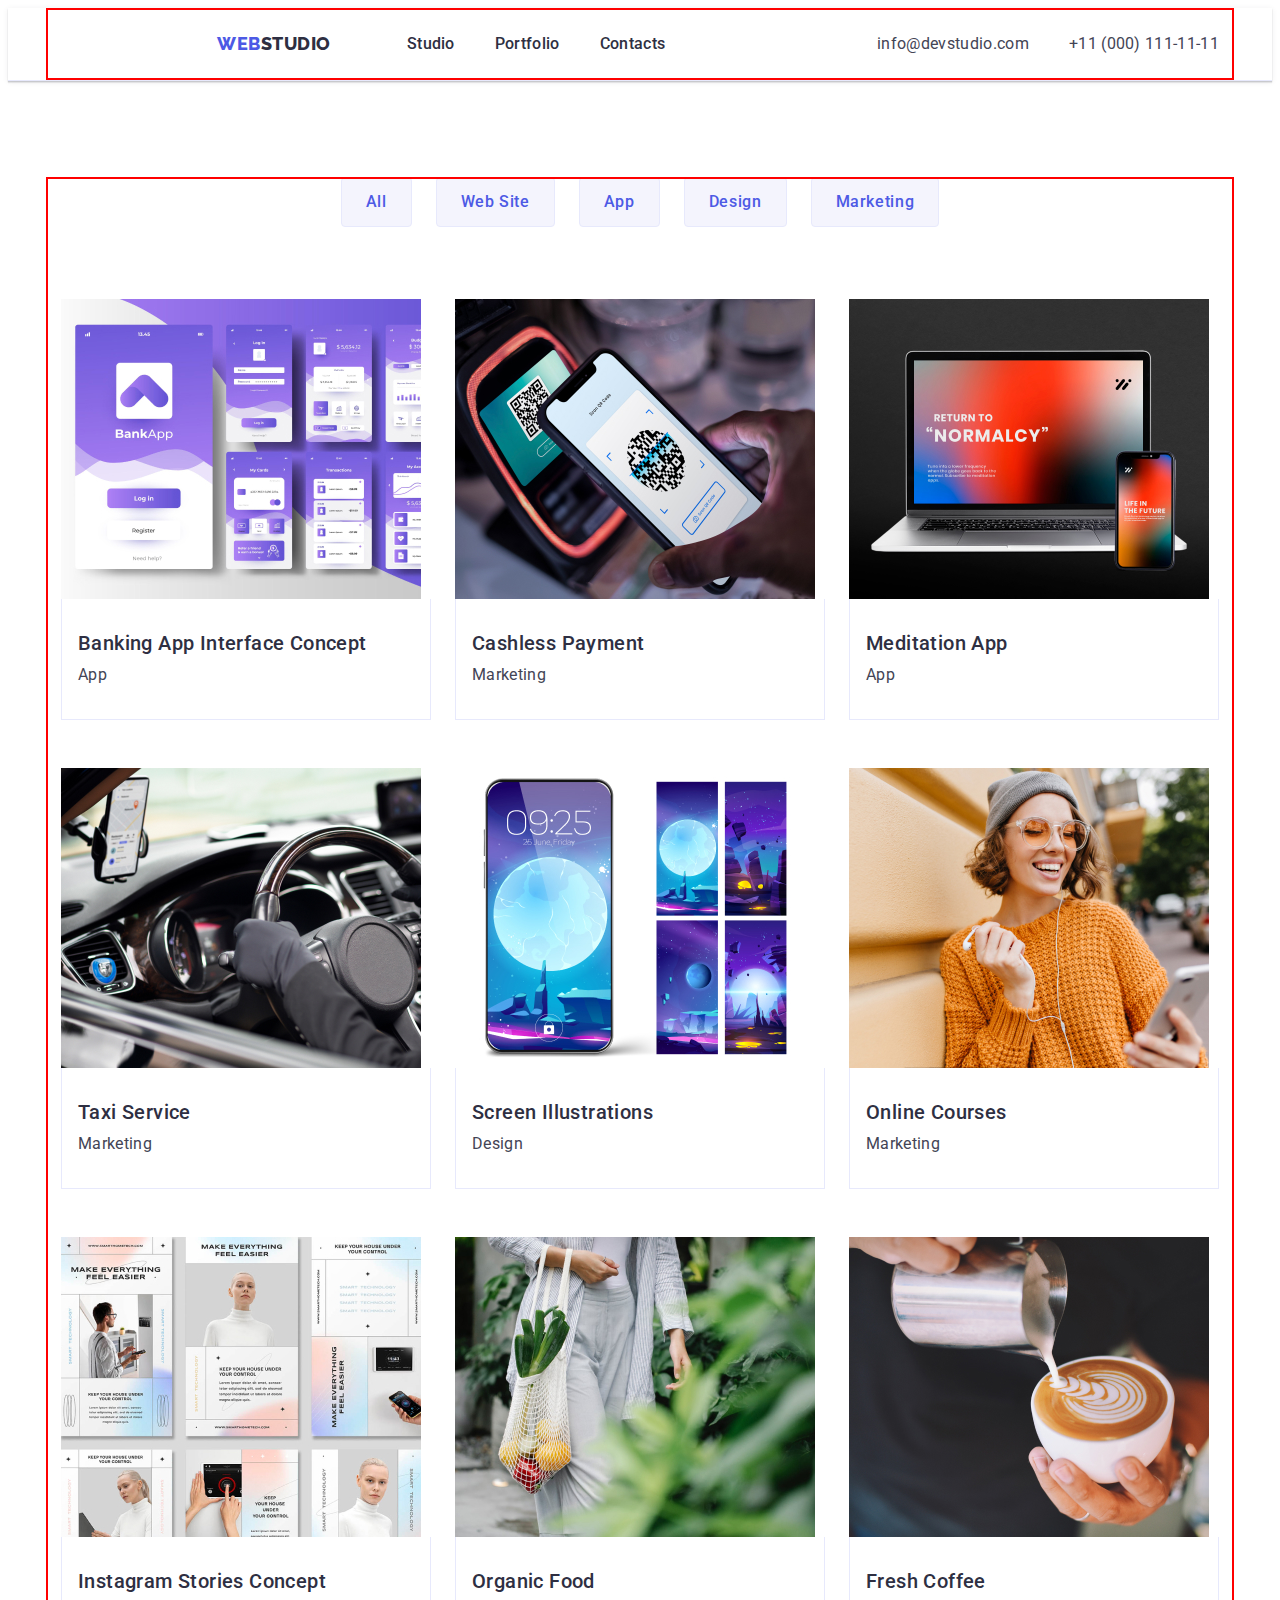
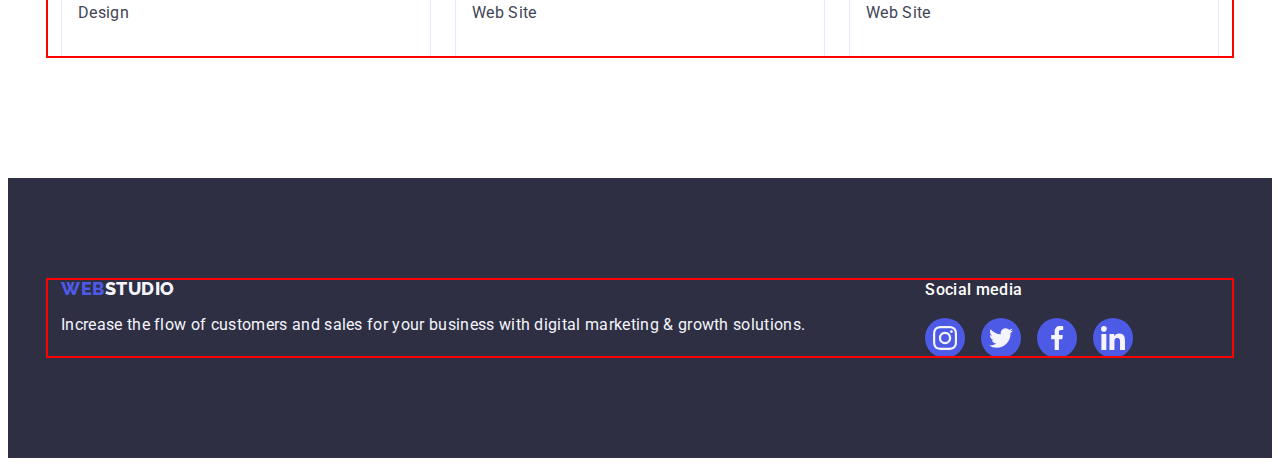
==== portfolio.html @ 927ee34e "Initial commit" ====
<!DOCTYPE html>
<html lang="en">
  <head>
    <meta charset="UTF-8" />
    <meta http-equiv="X-UA-Compatible" content="IE=edge" />
    <meta name="viewport" content="width=device-width, initial-scale=1.0" />
    <title>Web Studio</title>
    <!-- Fonts styles -->
    <link rel="preconnect" href="https://fonts.googleapis.com" />
    <link rel="preconnect" href="https://fonts.gstatic.com" crossorigin />
    <link
      href="https://fonts.googleapis.com/css2?family=Raleway:wght@700&family=Roboto:wght@100;400;500&display=swap"
      rel="stylesheet"
    />
    <!-- Normalize -->
    <link
      rel="stylesheet"
      href="https://cdnjs.cloudflare.com/ajax/libs/modern-normalize/1.1.0/modern-normalize.min.css"
      integrity="sha512-wpPYUAdjBVSE4KJnH1VR1HeZfpl1ub8YT/NKx4PuQ5NmX2tKuGu6U/JRp5y+Y8XG2tV+wKQpNHVUX03MfMFn9Q=="
      crossorigin="anonymous"
      referrerpolicy="no-referrer"
    />
    <!-- Custom styles -->
    <link rel="stylesheet" href="./css/styles.css" />
  </head>
  <body>
    <!-- header-section -->
    <header class="header-top">
      <div class="header-container container">
        <nav class="header-nav">
          <a class="logo-link link" href="./index.html"
            >Web<span class="web-logo">Studio</span></a
          >
          <ul class="header-nav-list list">
            <li class="header-nav-item">
              <a class="header-link link" href="./index.html">Studio</a>
            </li>
            <li class="header-nav-item">
              <a class="header-link link" href="./portfolio.html">Portfolio</a>
            </li>
            <li class="header-nav-item">
              <a class="header-link link" href="">Contacts</a>
            </li>
          </ul>
        </nav>
        <address class="header-address">
          <ul class="header-address-list list">
            <li class="header-link">
              <a
                class="header-link link address"
                href="mailto:info@devstudio.com"
                >info@devstudio.com</a
              >
            </li>
            <li class="header-link">
              <a class="header-link link address" href="tel:+110001111111"
                >+11 (000) 111-11-11</a
              >
            </li>
          </ul>
        </address>
      </div>
    </header>
    <!-- main section -->
    <main>
      <section class="filter-section">
        <div class="container">
          <h1 hidden>Filter-button</h1>
          <ul class="button-list list">
            <li class="button-item link active">
              <button type="button" class="filter-btn">All</button>
            </li>
            <li>
              <button type="button" class="filter-btn">Web Site</button>
            </li>
            <li>
              <button type="button" class="filter-btn">App</button>
            </li>
            <li>
              <button type="button" class="filter-btn">Design</button>
            </li>
            <li>
              <button type="button" class="filter-btn">Marketing</button>
            </li>
          </ul>
          <ul class="list-portfolio list">
            <li class="portfolio-list-item">
              <a class="portfolio-item link" href="">
                <img
                  class="portfolio-img"
                  src="./images/portfolio/img-1.jpg"
                  width="360"
                  height="300"
                  alt="Banking App Interface Concept"
                />
                <div class="card-content">
                  <h2 class="text-title">Banking App Interface Concept</h2>
                  <p class="text">App</p>
                </div>
              </a>
            </li>
            <li class="portfolio-list-item">
              <a class="portfolio-item link" href=""
                ><img
                  class="portfolio-img"
                  src="./images/portfolio/img-2.jpg"
                  width="360"
                  height="300"
                  alt="Cashless Payment"
                />
                <div class="card-content">
                  <h2 class="text-title">Cashless Payment</h2>
                  <p class="text">Marketing</p>
                </div>
              </a>
            </li>
            <li class="portfolio-list-item">
              <a class="portfolio-item link" href="">
                <img
                  class="portfolio-img"
                  src="./images/portfolio/img-3.jpg"
                  width="360"
                  height="300"
                  alt="Meditation App"
                />
                <div class="card-content">
                  <h2 class="text-title">Meditation App</h2>
                  <p class="text">App</p>
                </div>
              </a>
            </li>
            <li class="portfolio-list-item">
              <a class="portfolio-item link" href="">
                <img
                  class="portfolio-img"
                  src="./images/portfolio/img-4.jpg"
                  width="360"
                  height="300"
                  alt="Taxi Service"
                />
                <div class="card-content">
                  <h2 class="text-title">Taxi Service</h2>
                  <p class="text">Marketing</p>
                </div>
              </a>
            </li>
            <li class="portfolio-list-item">
              <a class="portfolio-item link" href=""
                ><img
                  class="portfolio-img"
                  src="./images/portfolio/img-5.jpg"
                  width="360"
                  height="300"
                  alt="Screen Illustrations"
                />
                <div class="card-content">
                  <h2 class="text-title">Screen Illustrations</h2>
                  <p class="text">Design</p>
                </div>
              </a>
            </li>
            <li class="portfolio-list-item">
              <a class="portfolio-item link" href="">
                <img
                  class="portfolio-img"
                  src="./images/portfolio/img-6.jpg"
                  width="360"
                  height="300"
                  alt="Online Courses"
                />
                <div class="card-content">
                  <h2 class="text-title">Online Courses</h2>
                  <p class="text">Marketing</p>
                </div>
              </a>
            </li>
            <li class="portfolio-list-item">
              <a class="portfolio-item link" href="">
                <img
                  class="portfolio-img"
                  src="./images/portfolio/img-7.jpg"
                  width="360"
                  height="300"
                  alt="Instagram Stories Concept"
                />
                <div class="card-content">
                  <h2 class="text-title">Instagram Stories Concept</h2>
                  <p class="text">Design</p>
                </div>
              </a>
            </li>
            <li class="portfolio-list-item">
              <a class="portfolio-item link" href="">
                <img
                  class="portfolio-img"
                  src="./images/portfolio/img-8.jpg"
                  width="360"
                  height="300"
                  alt="Organic Food"
                />
                <div class="card-content">
                  <h2 class="text-title">Organic Food</h2>
                  <p class="text">Web Site</p>
                </div>
              </a>
            </li>
            <li class="portfolio-list-item">
              <a class="portfolio-item link" href="">
                <img
                  class="portfolio-img"
                  src="./images/portfolio/img-9.jpg"
                  width="360"
                  height="300"
                  alt="Fresh Coffee"
                />
                <div class="card-content">
                  <h2 class="text-title">Fresh Coffee</h2>
                  <p class="text">Web Site</p>
                </div>
              </a>
            </li>
          </ul>
        </div>
      </section>
    </main>
    <!-- footer -->
    <footer class="footer">
      <div class="footer-container">
        <div class="footer-content">
          <a class="flogo-link link" href="./index.html"
            >Web<span class="footer-logo">Studio</span></a
          >
          <p class="footer-desc">
            Increase the flow of customers and sales for your business with
            digital marketing & growth solutions.
          </p>
        </div>
        <div class="footer-socials">
          <p class="footer-soc-title">Social media</p>
          <ul class="footer-soc-list list">
            <li class="soc-list-item">
              <a class="footer-soc-link link" href="">
                <svg class="footer-soc-icons" width="24" height="24">
                  <use href="./images/icons.svg#instagram"></use>
                </svg>
              </a>
            </li>
            <li class="soc-list-item">
              <a class="footer-soc-link link" href="">
                <svg class="footer-soc-icons" width="24" height="24">
                  <use href="./images/icons.svg#twitter"></use>
                </svg>
              </a>
            </li>
            <li class="soc-list-item">
              <a class="footer-soc-link link" href="">
                <svg class="footer-soc-icons" width="24" height="24">
                  <use href="./images/icons.svg#facebook"></use>
                </svg>
              </a>
            </li>
            <li class="soc-list-item">
              <a class="footer-soc-link link" href="">
                <svg class="footer-soc-icons" width="24" height="24">
                  <use href="./images/icons.svg#linkedin"></use>
                </svg>
              </a>
            </li>
          </ul>
        </div>
      </div>
    </footer>
  </body>
</html>
---- css/styles.css ----
:root {
  /* Fonts */
  --primary-font: Roboto, sans-serif;
  --second-font: Raleway, sans-serif;
  /* Color */
  --main-tx-cl: #434455;
  --background-cl: #ffffff;
  --web-logo-light: #f4f4fd;
  --link-cl: #2e2f42;
  --address-cl: #434455;
  --activ-cl: #404bbf;
  --hero-cl: #ffffff;
  --logo-cl: #4d5ae5;
  --btn-cl: #e7e9fc;
  --costumers: #8e8f99;
}
/**
  |============================
  | Base styles
  |============================
*/
body {
  font-family: var(--primary-font);
  font-size: 16px;
  list-style: 1.5;
  letter-spacing: 0.02em;
  color: var(--main-tx-cl);
  background-color: var(--background-cl);
}
/* reset start */
h1,
h2,
h3,
h4,
h5,
h6,
p {
  margin: 0;
}

img {
  display: block;
}

.link {
  text-decoration: none;
}

.list {
  list-style: none;
  padding: 0;
  margin: 0;
}

button {
  cursor: pointer;
}

.container {
  width: 1158px;
  padding: 0 15px;
  margin: 0 auto;

  outline: 2px solid red;
  outline-offset: -2px;
}

/**
  |============================
  | Header
  |============================
*/
.logo-link {
  font-family: var(--second-font);
  font-style: normal;
  font-weight: 800;
  font-size: 18px;
  line-height: 1.17;
  display: flex;
  align-items: center;
  letter-spacing: 0.03em;
  text-transform: uppercase;
  color: var(--logo-cl);
  margin-left: 156px;
  margin-right: 76px;
}

.header-top {
  border-bottom: 1px solid #e7e9fc;
  box-shadow: 0px 2px 1px rgba(46, 47, 66, 0.08),
    0px 1px 1px rgba(46, 47, 66, 0.16), 0px 1px 6px rgba(46, 47, 66, 0.08);
}

.header-nav {
  display: flex;
  align-items: center;
}

.header-nav-list {
  display: flex;
  gap: 40px;
}

.web-logo {
  font-family: "Raleway";
  font-style: normal;
  font-weight: 800;
  font-size: 18px;
  line-height: 1.17;
  display: flex;
  align-items: center;
  letter-spacing: 0.03em;
  text-transform: uppercase;
  color: var(--link-cl);
}

.header-link {
  font-family: "Roboto";
  font-style: normal;
  font-weight: 500;
  font-size: 16px;
  line-height: 1.5;
  letter-spacing: 0.02em;
  color: var(--link-cl);
  padding: 24px 0;
}

.header-link:hover,
.header-link:focus {
  color: var(--activ-cl);
}

.header-address {
  font-style: normal;
  line-height: 1.5;
  color: var(--address-cl);
  margin-left: auto;
}

.header-address-list {
  display: flex;
  gap: 40px;
}

.header-address > .header-link {
  color: var(--address-cl);
}

.header-mail:hover,
.header-mail:focus {
  color: var(--activ-cl);
}

.header-container {
  display: flex;
  align-items: center;
}

.socials-item:hover,
.socials-link:focus {
  color: var(--activ-cl);
}

/**
  |============================
  | Hero
  |============================
*/

.hero-container {
  width: 1158px;
  padding: 0 15px;
  margin: 0 auto;

  outline: 2px solid red;
  outline-offset: -2px;
}

.hero-section {
  background-image: linear-gradient(
      rgba(46, 47, 66, 0.7),
      rgba(46, 47, 66, 0.7)
    ),
    url(../images/hero/img-1.jpg);
  background-color: var(--link-cl);
  max-width: 1440px;
  background-repeat: no-repeat;
  background-position: center;
  background-size: cover;
  display: flex;
  margin: 0;
  padding: 188px 0;
  align-items: center;

  margin-left: auto;
  margin-right: auto;
}
.hero-title {
  font-size: 56px;
  line-height: 1.07;
  text-align: center;
  letter-spacing: 0.02em;
  color: var(--hero-cl);
  width: 496px;
  margin-bottom: 48px;
  margin-left: auto;
  margin-right: auto;
}

.hero-btn {
  background: #4d5ae5;
  font-family: var(--primary-font);
  font-weight: 500;
  font-size: 16px;
  line-height: 1.5;
  letter-spacing: 0.04em;
  color: var(--hero-cl);
  cursor: pointer;
  display: block;
  min-width: 169px;
  height: 56px;
  border: none;
  border-radius: 4px;
  margin-left: auto;
  margin-right: auto;
}

.address {
  color: var(--address-cl);
  font-weight: 400;
}

.hero-btn:hover,
.hero-btn:focus {
  color: var(--hero-cl);
  background-color: var(--activ-cl);
}

/**
  |============================
  | About
  |============================
*/

.about-section {
  padding: 120px 0;
}

.abaut-wrapper {
  display: flex;
  align-items: center;
  justify-content: center;
  height: 112px;
  background-color: #f4f4fd;
  border-radius: 4px;
  margin-bottom: 8px;
}

.about-list {
  display: flex;
  gap: 24px;
}

.about-list-item {
  width: calc((100% - 72px) / 4);
}

.about-heading {
  font-weight: 500;
  font-size: 20px;
  line-height: 1.2;
  letter-spacing: 0.02em;
  color: var(--link-cl);
  margin-bottom: 8px;
}
.about-desc {
  line-height: 1.5;
}

/**
  |============================
  | Portfolio
  |============================
*/

.portfolio-section {
  padding-bottom: 120px;
}

.portfolio-title {
  font-size: 36px;
  line-height: 1.11;
  text-align: center;
  text-transform: capitalize;
  color: var(--link-cl);
  margin-bottom: 72px;
}

.portfolio-list {
  display: flex;
  gap: 24px;
}

.portfolio-list-item {
  width: calc((100% - 48px) / 3);
}

/**
  |============================
  | Team
  |============================
*/

.team {
  background: #f4f4fd;
  padding: 120px 0;
}
.team-title {
  font-size: 36px;
  line-height: 1.11;
  text-align: center;
  letter-spacing: 0.02em;
  text-transform: capitalize;
  color: var(--link-cl);
  margin-bottom: 72px;
}

.team-list-item {
  background-color: #ffffff;
  width: calc((100% - 72px) / 4);
  border-radius: 0px 0px 4px 4px;
  box-shadow: 0px 1px 6px rgba(46, 47, 66, 0.08),
    0px 1px 1px rgba(46, 47, 66, 0.16), 0px 2px 1px rgba(46, 47, 66, 0.08);
}

.team-list {
  display: flex;
  gap: 24px;
}

.team-name {
  font-weight: 500;
  font-size: 20px;
  line-height: 1.2;
  letter-spacing: 0.02em;
  color: var(--link-cl);
  text-align: center;
  margin-bottom: 8px;
}
.team-desc {
  line-height: 1.5;
  text-align: center;
}

.team-content {
  width: 264px;
  padding-top: 32px;
  padding-bottom: 32px;
}

.socials {
  display: flex;
  justify-content: center;
  gap: 24px;
  margin: 0;
  padding: 0;
}

.socials-link {
  width: 100%;
  height: 100%;
  width: 40px;
  height: 40px;
  background-color: var(--logo-cl);
  border-radius: 50%;
  display: flex;
  align-items: center;
  justify-content: center;
  margin-left: auto;
  margin-right: auto;
}

.socials-link:hover,
.socials-link:focus {
  background-color: #404bbf;
}

.socials-icons {
  fill: #f4f4fd;
}

/**
  |============================
  | Customers
  |============================
*/

.costumers-list {
  display: flex;
  gap: 24px;
}

.costumers-list-item {
  width: calc((100% - 120px) / 6);
  height: 88px;
}
.costumers-link {
  width: 100%;
  height: 100%;
  border: 1px solid #8e8f99;
  border-radius: 4px;
  display: flex;
  align-items: center;
  justify-content: center;
  color: var(--costumers);
}

.costumers-link:hover,
.costumers-link:focus {
  border-color: #404bbf;
  color: var(--activ-cl);
}

.customers-section {
  padding-top: 120px;
  padding-bottom: 120px;
}

.customers-title {
  font-size: 36px;
  line-height: 1.1;
  color: var(--link-cl);
  margin-bottom: 72px;
  text-align: center;
}

.costumers-icons {
  fill: currentColor;
}

/**
  |============================
  | Footer
  |============================
*/
.footer {
  color: var(--web-logo-light);
  background-color: var(--link-cl);
  padding: 100px 0;
}

.footer-container {
  display: flex;
  align-items: baseline;
  width: 1158px;
  padding: 0 15px;
  margin: 0 auto;

  outline: 2px solid red;
  outline-offset: -2px;
}

.footer-content {
  margin-right: 120px;
}

.footer-logo {
  color: var(--web-logo-light);
}

.flogo-link {
  font-family: var(--second-font);
  font-style: normal;
  font-weight: 800;
  font-size: 18px;
  line-height: 1.17;
  display: inline-block;
  letter-spacing: 0.03em;
  text-transform: uppercase;
  color: var(--logo-cl);
  margin-bottom: 16px;
}

.footer-soc-title {
  font-weight: 500;
  font-size: 16px;
  line-height: 1.5;
  letter-spacing: 0.02em;
  color: var(--background-cl);
  margin-bottom: 16px;
}

.footer-soc-list {
  display: flex;
  gap: 16px;
}

.soc-list-item {
  width: 40px;
  height: 40px;
}

.footer-soc-link {
  width: 100%;
  height: 100%;
  background-color: var(--logo-cl);
  border-radius: 50%;
  display: flex;
  align-items: center;
  justify-content: center;
}

.footer-soc-icons {
  fill: var(--web-logo-light);
}

.footer-soc-link:hover,
.footer-soc-link:focus {
  background-color: #31d0aa;
}

/**
  |============================
  | Portfolio site
  |============================
*/

.filter-section {
  padding: 96px 0 120px;
  display: block;
}

.portfolio-item {
  display: block;
}

.portfolio-item:hover,
.portfolio-item:focus {
  box-shadow: 0px 1px 6px rgba(46, 47, 66, 0.08),
    0px 1px 1px rgba(46, 47, 66, 0.16), 0px 2px 1px rgba(46, 47, 66, 0.08);
}

.button-list {
  display: flex;
  justify-content: center;
  gap: 24px;
  margin-bottom: 72px;
}

.filter-btn {
  font-family: var(--primary-font);
  font-weight: 500;
  font-size: 16px;
  line-height: 1.5;
  letter-spacing: 0.04em;
  color: var(--logo-cl);
  background-color: var(--web-logo-light);
  cursor: pointer;
  padding: 12px 24px;
  border: 1px solid var(--btn-cl);
  border-radius: 4px;
}

.filter-btn:hover,
.filter-btn:focus {
  color: var(--background-cl);
  background-color: var(--activ-cl);
  border: 1px solid transparent;
  box-shadow: 0px 3px 1px rgba(0, 0, 0, 0.1), 0px 2px 1px rgba(0, 0, 0, 0.08),
    0px 2px 2px rgba(0, 0, 0, 0.12);
}

.text-title {
  font-weight: 500;
  font-size: 20px;
  line-height: 1.2;
  letter-spacing: 0.02em;
  color: var(--link-cl);
  margin-bottom: 8px;
}

.text {
  line-height: 1.5;
  color: var(--main-tx-cl);
}

.list-portfolio {
  display: flex;
  flex-wrap: wrap;
  column-gap: 24px;
  row-gap: 48px;
}

.card-content {
  padding: 32px 16px;
  border: 1px solid #e7e9fc;
  border-top: none;
}
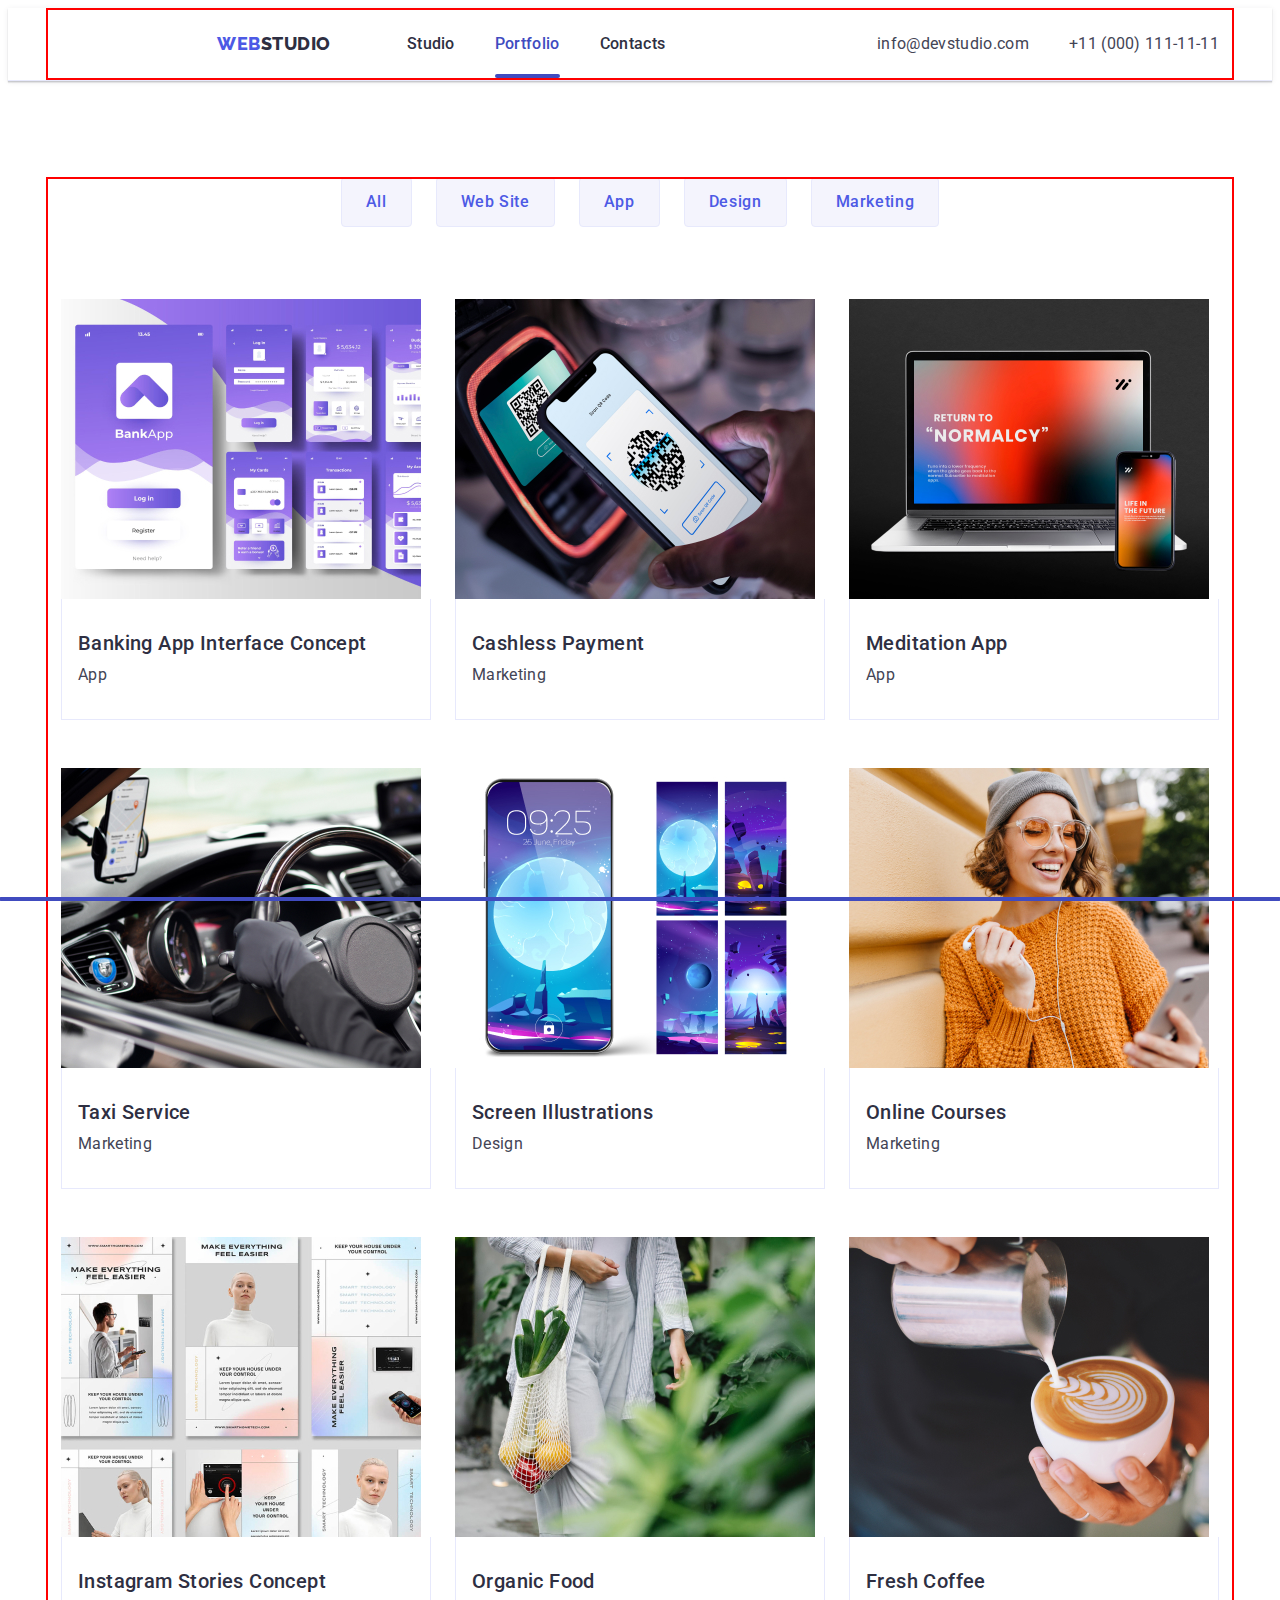
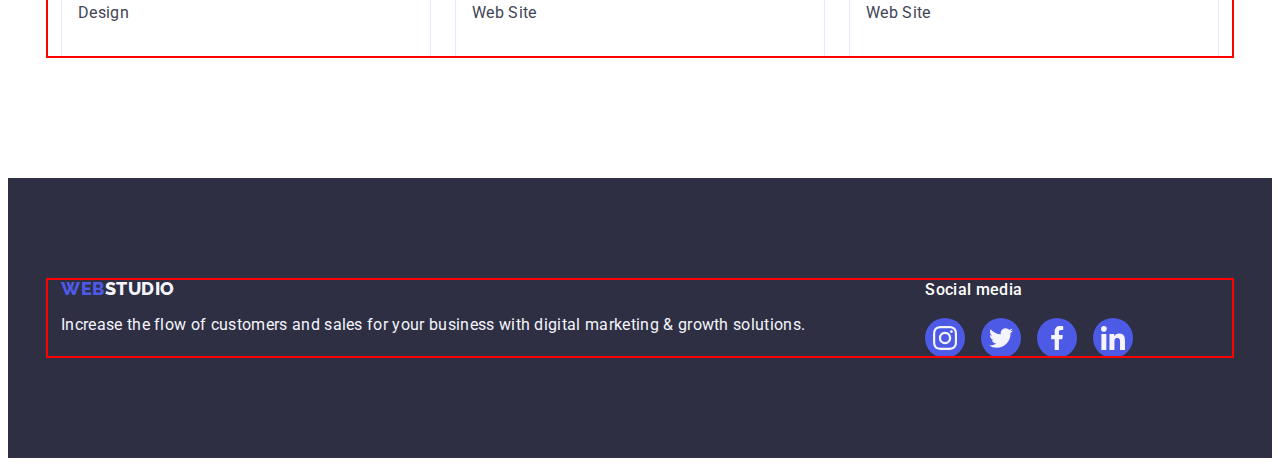
==== commit e369fd6e: "main page" ====
--- a/portfolio.html
+++ b/portfolio.html
@@ -36,7 +36,7 @@
               <a class="header-link link" href="./index.html">Studio</a>
             </li>
             <li class="header-nav-item">
-              <a class="header-link link" href="./portfolio.html">Portfolio</a>
+              <a class="header-link link active" href="./portfolio.html">Portfolio</a>
             </li>
             <li class="header-nav-item">
               <a class="header-link link" href="">Contacts</a>
--- a/css/styles.css
+++ b/css/styles.css
@@ -146,6 +146,10 @@
   color: var(--address-cl);
 }
 
+.address {
+  transition: color 250ms cubic-bezier(0.4, 0, 0.2, 1);
+}
+
 .header-mail:hover,
 .header-mail:focus {
   color: var(--activ-cl);
@@ -160,6 +164,25 @@
 .socials-link:focus {
   color: var(--activ-cl);
 }
+
+.header-link.active {
+  position: relative;
+  color: var(--activ-cl)
+}
+
+.header-link::after {
+  content: "";
+  position: absolute;
+  left: 0;
+  bottom: -1px;
+  background-color: #404bbf;
+  border-radius: 2px;
+  transition: color 250ms cubic-bezier(0.4, 0, 0.2, 1);
+  display: block;
+  width: 100%;
+  height: 4px;
+}
+
 
 /**
   |============================
@@ -223,6 +246,7 @@
   border-radius: 4px;
   margin-left: auto;
   margin-right: auto;
+  transition: background-color 250ms cubic-bezier(0.4, 0, 0.2, 1);
 }
 
 .address {
@@ -378,6 +402,7 @@
   justify-content: center;
   margin-left: auto;
   margin-right: auto;
+  transition:background-color 250ms cubic-bezier(0.4, 0, 0.2, 1);
 }
 
 .socials-link:hover,
@@ -413,6 +438,7 @@
   align-items: center;
   justify-content: center;
   color: var(--costumers);
+  transition:border-color 250ms cubic-bezier(0.4, 0, 0.2, 1), color 250ms cubic-bezier(0.4, 0, 0.2, 1);
 }
 
 .costumers-link:hover,
@@ -508,6 +534,7 @@
   display: flex;
   align-items: center;
   justify-content: center;
+  transition:background-color 250ms cubic-bezier(0.4, 0, 0.2, 1);
 }
 
 .footer-soc-icons {
@@ -596,3 +623,73 @@
   border: 1px solid #e7e9fc;
   border-top: none;
 }
+
+/**
+  |============================
+  | Modal window
+  |============================
+*/
+
+.backdrop {
+  display: block;
+  position: fixed;
+  top: 0;
+  left: 0;
+
+  width: 100%;
+  height: 100%;
+
+  background-color: rgba(46, 47, 66, 0.4);
+  transition: opacity 250ms cubic-bezier(0.4, 0, 0.2, 1),
+    visibility 250ms cubic-bezier(0.4, 0, 0.2, 1);
+}
+
+.modal {
+  position: absolute;
+  top: 50%;
+  left: 50%;
+  transform: translate(-50%, -50%) scale(1);
+  width: 408px;
+  min-height: 576px;
+  background: #fcfcfc;
+  box-shadow: 0px 1px 1px rgba(0, 0, 0, 0.14), 0px 1px 3px rgba(0, 0, 0, 0.12),
+    0px 2px 1px rgba(0, 0, 0, 0.2);
+  border-radius: 4px;
+  transition: transform 250ms cubic-bezier(0.4, 0, 0.2, 1);
+}
+
+.is-hidden{
+  opacity: 0;
+  visibility: hidden;
+  pointer-events: none;
+
+}
+
+.modal-close-btn {
+  position: absolute;
+  display: flex;
+  align-items: center;
+  justify-content: center;
+  top: 24px;
+  right: 24px;
+  width: 24px;
+  height: 24px;
+  background-color: #e7e9fc;
+  transition: background-color 250ms cubic-bezier(0.4, 0, 0.2, 1),
+    border 250ms cubic-bezier(0.4, 0, 0.2, 1);
+  padding: 0;
+  border-radius: 50%; 
+  border: 1px solid rgba(0, 0, 0, 0.1);
+  border: none;
+}
+
+.modal-close-btn:hover,
+.modal-close-btn:focus {
+  border: none;
+  background-color: #404bbf;
+}
+
+.modal-icon {
+  color: currentColor;
+  transition: fill 250ms cubic-bezier(0.4, 0, 0.2, 1);
+}
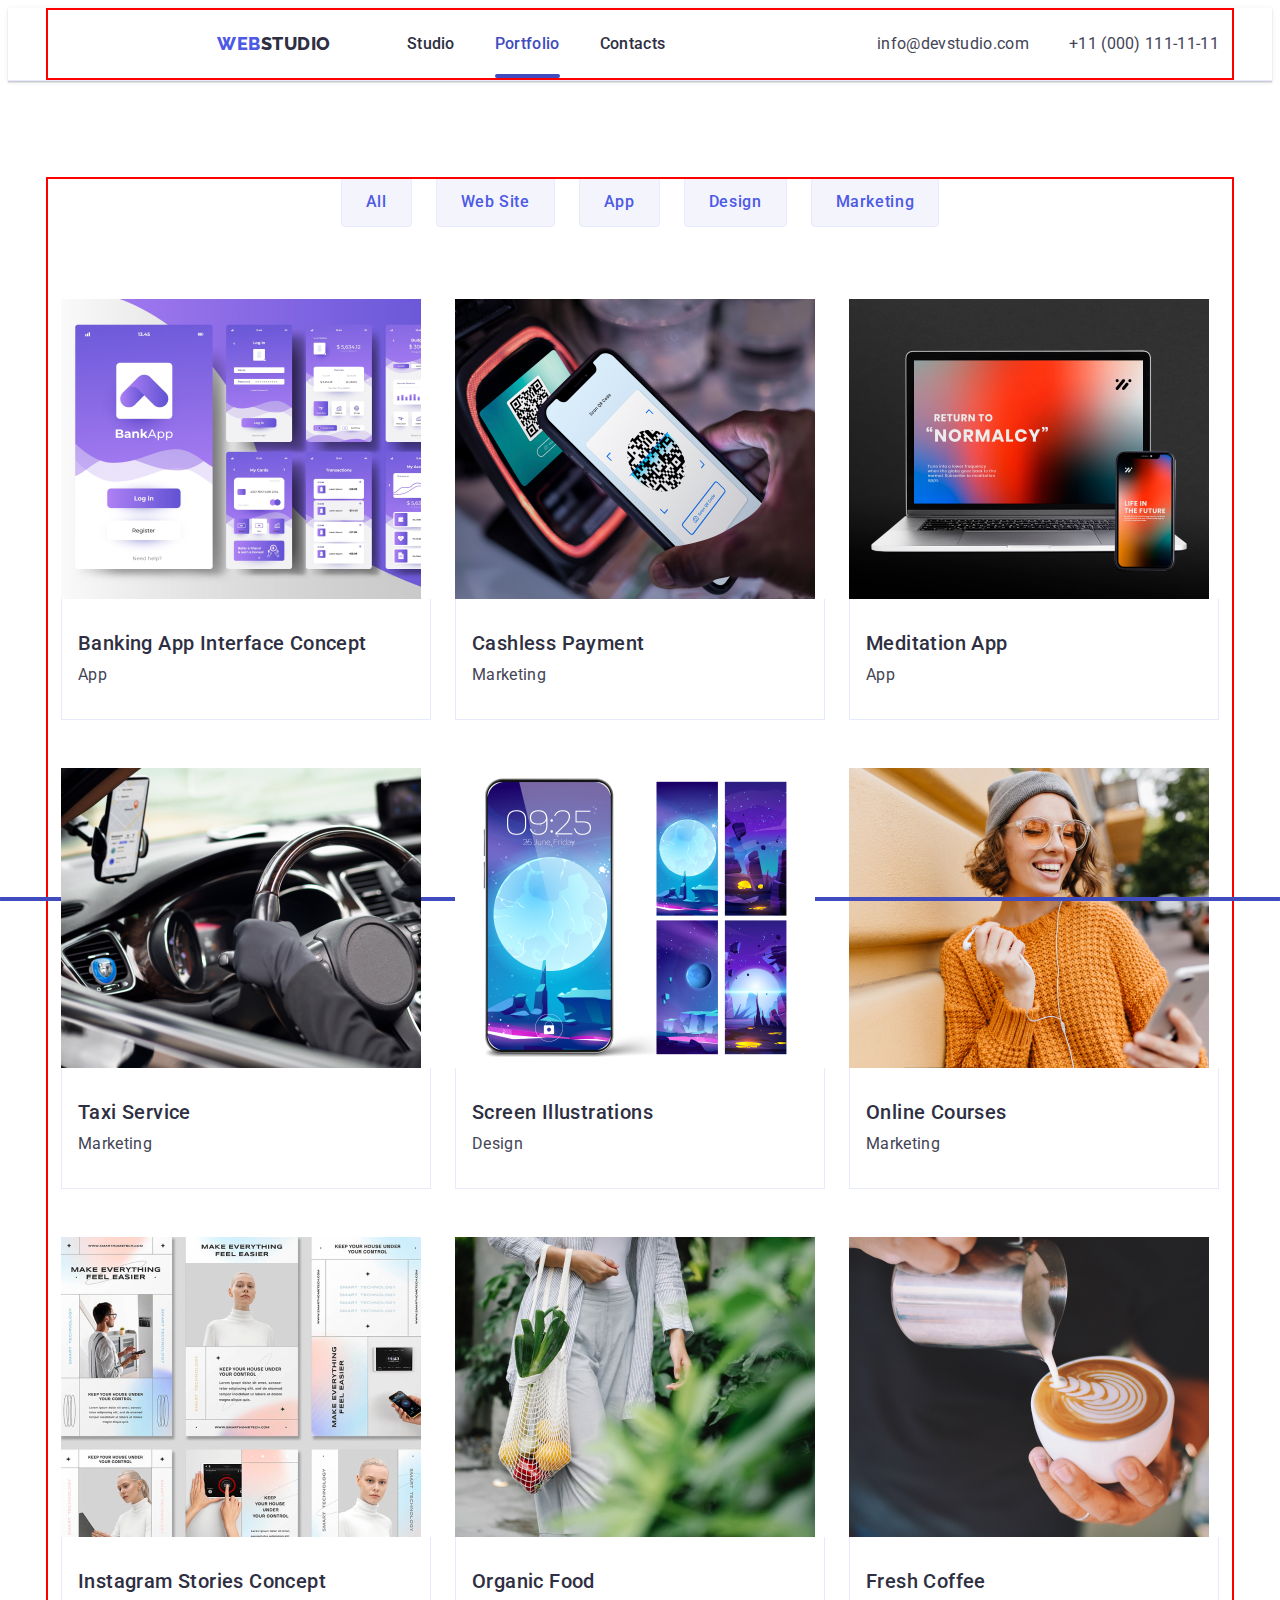
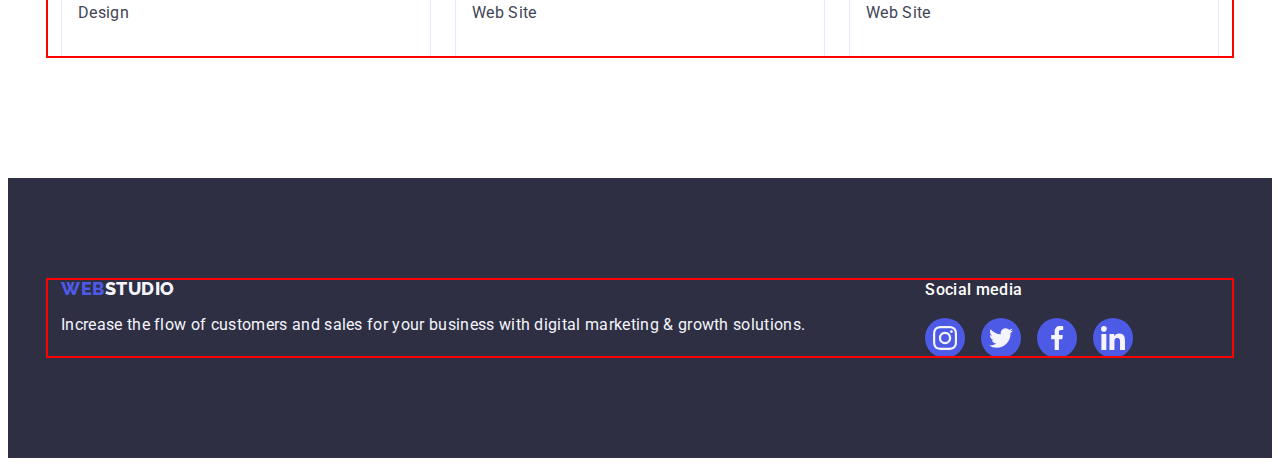
==== commit 6ae4536d: "portfolio-img" ====
--- a/portfolio.html
+++ b/portfolio.html
@@ -36,7 +36,9 @@
               <a class="header-link link" href="./index.html">Studio</a>
             </li>
             <li class="header-nav-item">
-              <a class="header-link link active" href="./portfolio.html">Portfolio</a>
+              <a class="header-link link active" href="./portfolio.html"
+                >Portfolio</a
+              >
             </li>
             <li class="header-nav-item">
               <a class="header-link link" href="">Contacts</a>
@@ -86,13 +88,20 @@
           <ul class="list-portfolio list">
             <li class="portfolio-list-item">
               <a class="portfolio-item link" href="">
-                <img
-                  class="portfolio-img"
-                  src="./images/portfolio/img-1.jpg"
-                  width="360"
-                  height="300"
-                  alt="Banking App Interface Concept"
-                />
+                <div class="img">
+                  <img
+                    class="portfolio-img"
+                    src="./images/portfolio/img-1.jpg"
+                    width="360"
+                    height="300"
+                    alt="Banking App Interface Concept"
+                  />
+                  <p class="portfolio-text">
+                    14 Stylish and User-Friendly App Design Concepts · Task
+                    Manager App · Calorie Tracker App · Exotic Fruit Ecommerce
+                    App · Cloud Storage App
+                  </p>
+                </div>
                 <div class="card-content">
                   <h2 class="text-title">Banking App Interface Concept</h2>
                   <p class="text">App</p>
@@ -101,13 +110,21 @@
             </li>
             <li class="portfolio-list-item">
               <a class="portfolio-item link" href=""
-                ><img
-                  class="portfolio-img"
-                  src="./images/portfolio/img-2.jpg"
-                  width="360"
-                  height="300"
-                  alt="Cashless Payment"
-                />
+                >
+                <div class="img">
+                  <img
+                    class="portfolio-img"
+                    src="./images/portfolio/img-2.jpg"
+                    width="360"
+                    height="300"
+                    alt="Cashless Payment"
+                  />
+                  <p class="portfolio-text">
+                    14 Stylish and User-Friendly App Design Concepts · Task
+                    Manager App · Calorie Tracker App · Exotic Fruit Ecommerce
+                    App · Cloud Storage App
+                  </p>
+                </div>
                 <div class="card-content">
                   <h2 class="text-title">Cashless Payment</h2>
                   <p class="text">Marketing</p>
@@ -116,13 +133,20 @@
             </li>
             <li class="portfolio-list-item">
               <a class="portfolio-item link" href="">
-                <img
-                  class="portfolio-img"
-                  src="./images/portfolio/img-3.jpg"
-                  width="360"
-                  height="300"
-                  alt="Meditation App"
-                />
+                <div class="img">
+                  <img
+                    class="portfolio-img"
+                    src="./images/portfolio/img-3.jpg"
+                    width="360"
+                    height="300"
+                    alt="Meditation App"
+                  />
+                  <p class="portfolio-text">
+                    14 Stylish and User-Friendly App Design Concepts · Task
+                    Manager App · Calorie Tracker App · Exotic Fruit Ecommerce
+                    App · Cloud Storage App
+                  </p>
+                </div>
                 <div class="card-content">
                   <h2 class="text-title">Meditation App</h2>
                   <p class="text">App</p>
@@ -131,13 +155,20 @@
             </li>
             <li class="portfolio-list-item">
               <a class="portfolio-item link" href="">
-                <img
-                  class="portfolio-img"
-                  src="./images/portfolio/img-4.jpg"
-                  width="360"
-                  height="300"
-                  alt="Taxi Service"
-                />
+                <div class="img">
+                  <img
+                    class="portfolio-img"
+                    src="./images/portfolio/img-4.jpg"
+                    width="360"
+                    height="300"
+                    alt="Taxi Service"
+                  />
+                  <p class="portfolio-text">
+                    14 Stylish and User-Friendly App Design Concepts · Task
+                    Manager App · Calorie Tracker App · Exotic Fruit Ecommerce
+                    App · Cloud Storage App
+                  </p>
+                </div>
                 <div class="card-content">
                   <h2 class="text-title">Taxi Service</h2>
                   <p class="text">Marketing</p>
@@ -146,13 +177,20 @@
             </li>
             <li class="portfolio-list-item">
               <a class="portfolio-item link" href=""
-                ><img
-                  class="portfolio-img"
-                  src="./images/portfolio/img-5.jpg"
-                  width="360"
-                  height="300"
-                  alt="Screen Illustrations"
-                />
+                ><div class="img">
+                  <img
+                    class="portfolio-img"
+                    src="./images/portfolio/img-5.jpg"
+                    width="360"
+                    height="300"
+                    alt="Screen Illustrations"
+                  />
+                  <p class="portfolio-text">
+                    14 Stylish and User-Friendly App Design Concepts · Task
+                    Manager App · Calorie Tracker App · Exotic Fruit Ecommerce
+                    App · Cloud Storage App
+                  </p>
+                </div>
                 <div class="card-content">
                   <h2 class="text-title">Screen Illustrations</h2>
                   <p class="text">Design</p>
--- a/css/styles.css
+++ b/css/styles.css
@@ -123,6 +123,7 @@
   letter-spacing: 0.02em;
   color: var(--link-cl);
   padding: 24px 0;
+  transition: color 250ms cubic-bezier(0.4, 0, 0.2, 1);
 }
 
 .header-link:hover,
@@ -146,10 +147,6 @@
   color: var(--address-cl);
 }
 
-.address {
-  transition: color 250ms cubic-bezier(0.4, 0, 0.2, 1);
-}
-
 .header-mail:hover,
 .header-mail:focus {
   color: var(--activ-cl);
@@ -167,7 +164,8 @@
 
 .header-link.active {
   position: relative;
-  color: var(--activ-cl)
+  transition: color 250ms cubic-bezier(0.4, 0, 0.2, 1);
+  color: var(--activ-cl);
 }
 
 .header-link::after {
@@ -183,7 +181,6 @@
   height: 4px;
 }
 
-
 /**
   |============================
   | Hero
@@ -402,7 +399,7 @@
   justify-content: center;
   margin-left: auto;
   margin-right: auto;
-  transition:background-color 250ms cubic-bezier(0.4, 0, 0.2, 1);
+  transition: background-color 250ms cubic-bezier(0.4, 0, 0.2, 1);
 }
 
 .socials-link:hover,
@@ -438,7 +435,8 @@
   align-items: center;
   justify-content: center;
   color: var(--costumers);
-  transition:border-color 250ms cubic-bezier(0.4, 0, 0.2, 1), color 250ms cubic-bezier(0.4, 0, 0.2, 1);
+  transition: border-color 250ms cubic-bezier(0.4, 0, 0.2, 1),
+    color 250ms cubic-bezier(0.4, 0, 0.2, 1);
 }
 
 .costumers-link:hover,
@@ -534,7 +532,7 @@
   display: flex;
   align-items: center;
   justify-content: center;
-  transition:background-color 250ms cubic-bezier(0.4, 0, 0.2, 1);
+  transition: background-color 250ms cubic-bezier(0.4, 0, 0.2, 1);
 }
 
 .footer-soc-icons {
@@ -559,6 +557,7 @@
 
 .portfolio-item {
   display: block;
+  transition: box-shadow 250ms cubic-bezier(0.4, 0, 0.2, 1);
 }
 
 .portfolio-item:hover,
@@ -586,6 +585,10 @@
   padding: 12px 24px;
   border: 1px solid var(--btn-cl);
   border-radius: 4px;
+  transition: color 250ms cubic-bezier(0.4, 0, 0.2, 1),
+  background-color 250ms cubic-bezier(0.4, 0, 0.2, 1),
+  border-color 250ms cubic-bezier(0.4, 0, 0.2, 1),
+  box-shadow 250ms cubic-bezier(0.4, 0, 0.2, 1);
 }
 
 .filter-btn:hover,
@@ -609,7 +612,36 @@
 .text {
   line-height: 1.5;
   color: var(--main-tx-cl);
-}
+  transition: box-shadow 250ms cubic-bezier(0.4, 0, 0.2, 1);
+
+}
+
+.text:hover,
+.text:focus{
+  transform: translateY(0%);
+}
+
+.img{
+  position: relative;
+  overflow: hidden;
+}
+
+
+.portfolio-text{
+  position: absolute;
+  top: 0;
+  font-size: 16px;
+  line-height: 1.5;
+  letter-spacing: 0.02em; 
+  color: var(--web-logo-light);
+  padding: 40px 32px; 
+  background-color: #4d5ae5; 
+  height: 100%;
+  width: 100%;;
+  transform: translateY(100%);
+  transition: transform 250ms cubic-bezier(0.4, 0, 0.2, 1); 
+}
+
 
 .list-portfolio {
   display: flex;
@@ -658,11 +690,10 @@
   transition: transform 250ms cubic-bezier(0.4, 0, 0.2, 1);
 }
 
-.is-hidden{
+.is-hidden {
   opacity: 0;
   visibility: hidden;
   pointer-events: none;
-
 }
 
 .modal-close-btn {
@@ -675,12 +706,11 @@
   width: 24px;
   height: 24px;
   background-color: #e7e9fc;
+  border: 1px solid rgba(0, 0, 0, 0.1);
   transition: background-color 250ms cubic-bezier(0.4, 0, 0.2, 1),
     border 250ms cubic-bezier(0.4, 0, 0.2, 1);
   padding: 0;
-  border-radius: 50%; 
-  border: 1px solid rgba(0, 0, 0, 0.1);
-  border: none;
+  border-radius: 50%;
 }
 
 .modal-close-btn:hover,
@@ -693,3 +723,8 @@
   color: currentColor;
   transition: fill 250ms cubic-bezier(0.4, 0, 0.2, 1);
 }
+
+.modal:hover,
+.modal:focus {
+  fill: #ffffff;
+}
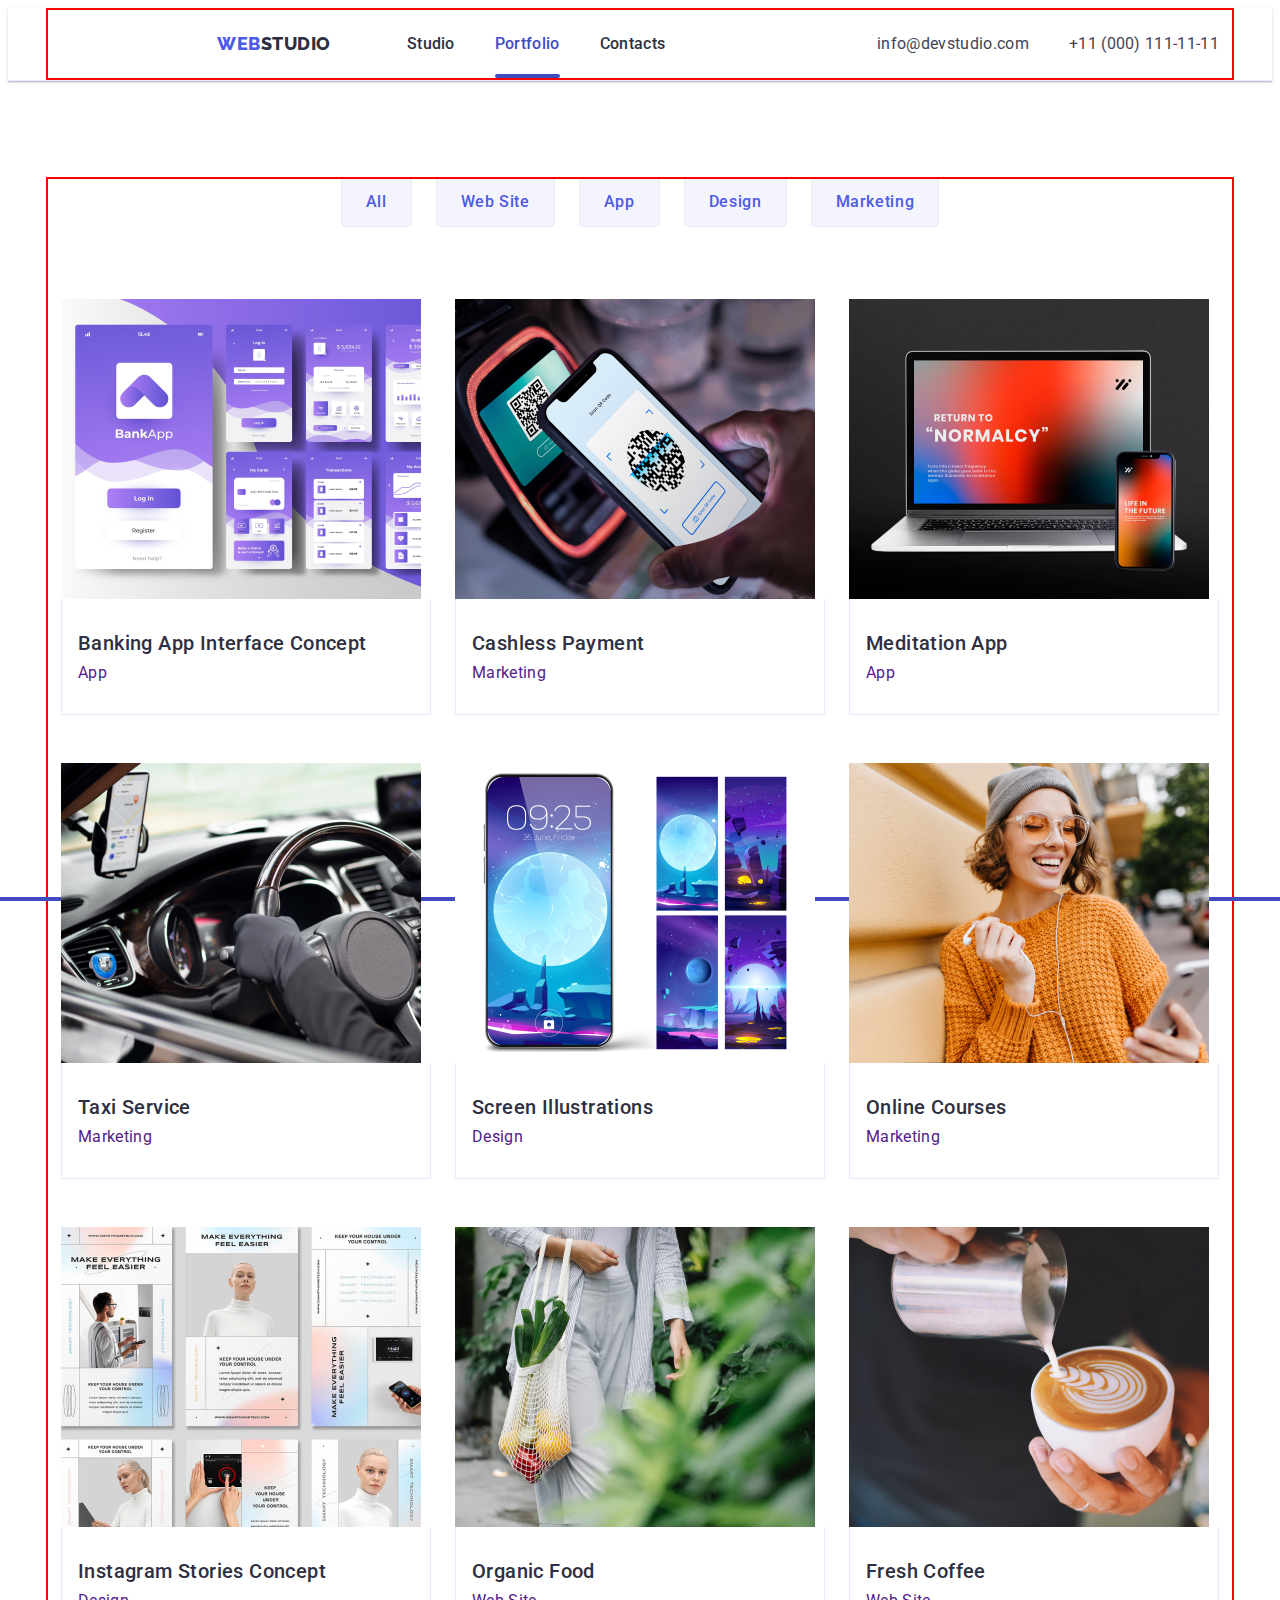
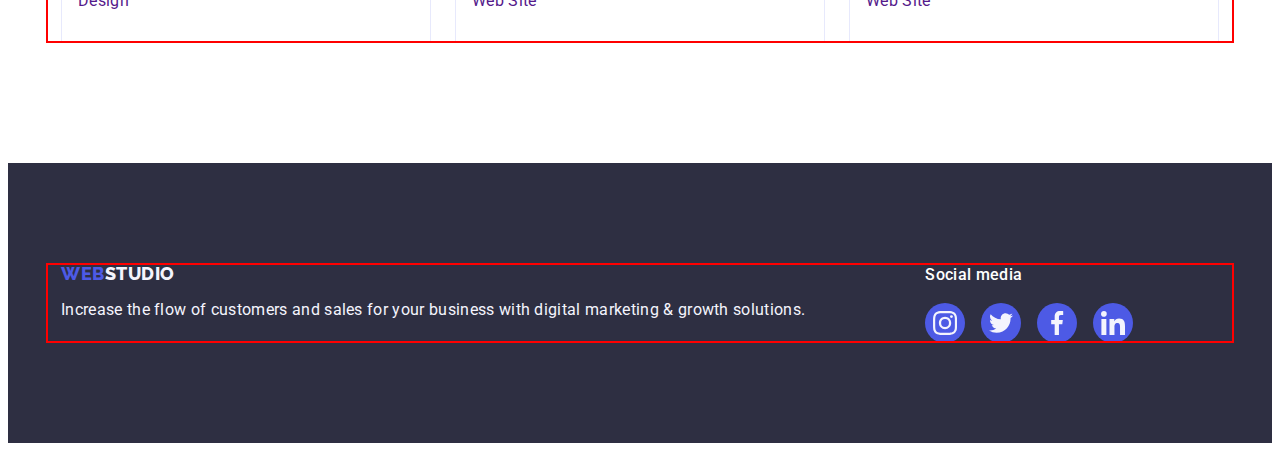
==== commit 031e616f: "hower" ====
--- a/portfolio.html
+++ b/portfolio.html
@@ -199,13 +199,20 @@
             </li>
             <li class="portfolio-list-item">
               <a class="portfolio-item link" href="">
-                <img
-                  class="portfolio-img"
-                  src="./images/portfolio/img-6.jpg"
-                  width="360"
-                  height="300"
-                  alt="Online Courses"
-                />
+                <div class="img">
+                  <img
+                    class="portfolio-img"
+                    src="./images/portfolio/img-6.jpg"
+                    width="360"
+                    height="300"
+                    alt="Online Courses"
+                  />
+                  <p class="portfolio-text">
+                    14 Stylish and User-Friendly App Design Concepts · Task
+                    Manager App · Calorie Tracker App · Exotic Fruit Ecommerce
+                    App · Cloud Storage App
+                  </p>
+                </div>
                 <div class="card-content">
                   <h2 class="text-title">Online Courses</h2>
                   <p class="text">Marketing</p>
@@ -214,13 +221,20 @@
             </li>
             <li class="portfolio-list-item">
               <a class="portfolio-item link" href="">
-                <img
-                  class="portfolio-img"
-                  src="./images/portfolio/img-7.jpg"
-                  width="360"
-                  height="300"
-                  alt="Instagram Stories Concept"
-                />
+                <div class="img">
+                  <img
+                    class="portfolio-img"
+                    src="./images/portfolio/img-7.jpg"
+                    width="360"
+                    height="300"
+                    alt="Instagram Stories Concept"
+                  />
+                  <p class="portfolio-text">
+                    14 Stylish and User-Friendly App Design Concepts · Task
+                    Manager App · Calorie Tracker App · Exotic Fruit Ecommerce
+                    App · Cloud Storage App
+                  </p>
+                </div>
                 <div class="card-content">
                   <h2 class="text-title">Instagram Stories Concept</h2>
                   <p class="text">Design</p>
@@ -229,13 +243,20 @@
             </li>
             <li class="portfolio-list-item">
               <a class="portfolio-item link" href="">
-                <img
-                  class="portfolio-img"
-                  src="./images/portfolio/img-8.jpg"
-                  width="360"
-                  height="300"
-                  alt="Organic Food"
-                />
+                <div class="img">
+                  <img
+                    class="portfolio-img"
+                    src="./images/portfolio/img-8.jpg"
+                    width="360"
+                    height="300"
+                    alt="Organic Food"
+                  />
+                  <p class="portfolio-text">
+                    14 Stylish and User-Friendly App Design Concepts · Task
+                    Manager App · Calorie Tracker App · Exotic Fruit Ecommerce
+                    App · Cloud Storage App
+                  </p>
+                </div>
                 <div class="card-content">
                   <h2 class="text-title">Organic Food</h2>
                   <p class="text">Web Site</p>
@@ -244,13 +265,20 @@
             </li>
             <li class="portfolio-list-item">
               <a class="portfolio-item link" href="">
-                <img
-                  class="portfolio-img"
-                  src="./images/portfolio/img-9.jpg"
-                  width="360"
-                  height="300"
-                  alt="Fresh Coffee"
-                />
+                <div class="img">
+                  <img
+                    class="portfolio-img"
+                    src="./images/portfolio/img-9.jpg"
+                    width="360"
+                    height="300"
+                    alt="Fresh Coffee"
+                  />
+                  <p class="portfolio-text">
+                    14 Stylish and User-Friendly App Design Concepts · Task
+                    Manager App · Calorie Tracker App · Exotic Fruit Ecommerce
+                    App · Cloud Storage App
+                  </p>
+                </div>
                 <div class="card-content">
                   <h2 class="text-title">Fresh Coffee</h2>
                   <p class="text">Web Site</p>
--- a/css/styles.css
+++ b/css/styles.css
@@ -609,7 +609,7 @@
   margin-bottom: 8px;
 }
 
-.text {
+.portfolio-text{
   line-height: 1.5;
   color: var(--main-tx-cl);
   transition: box-shadow 250ms cubic-bezier(0.4, 0, 0.2, 1);
